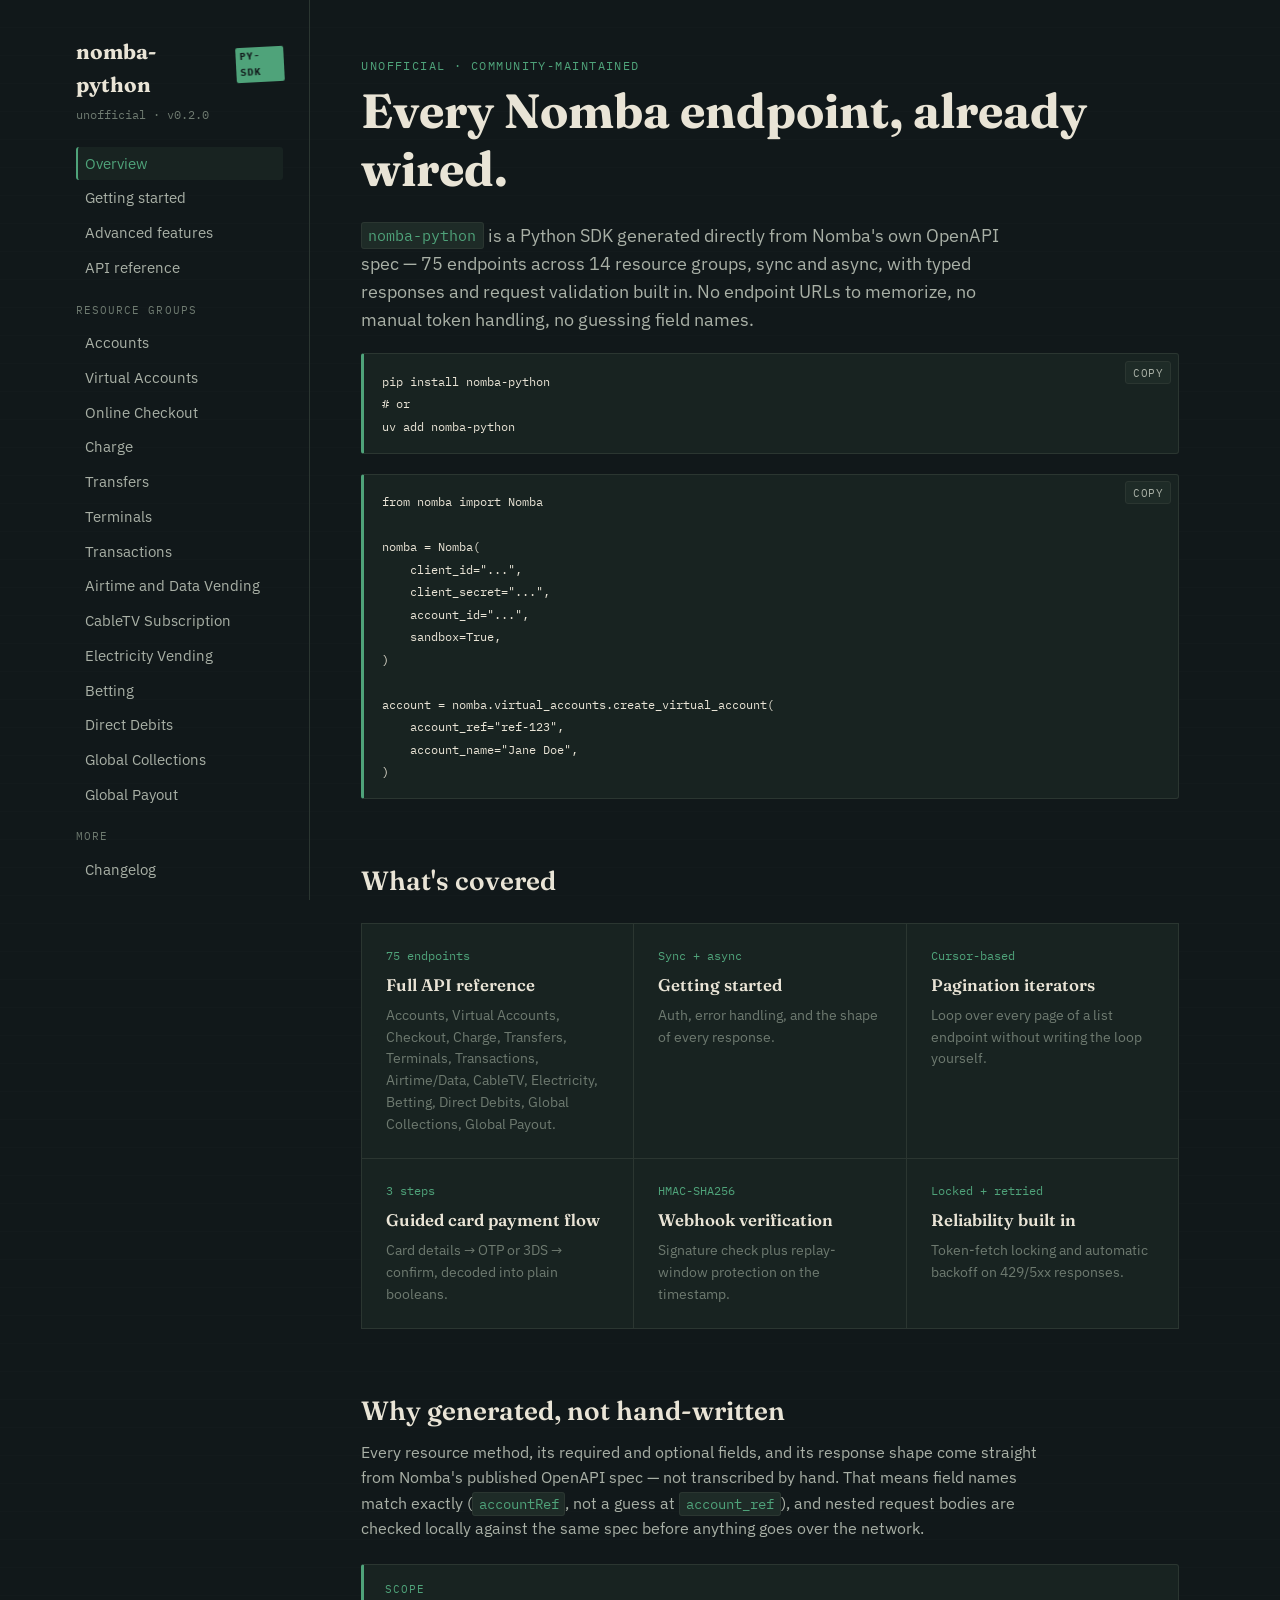
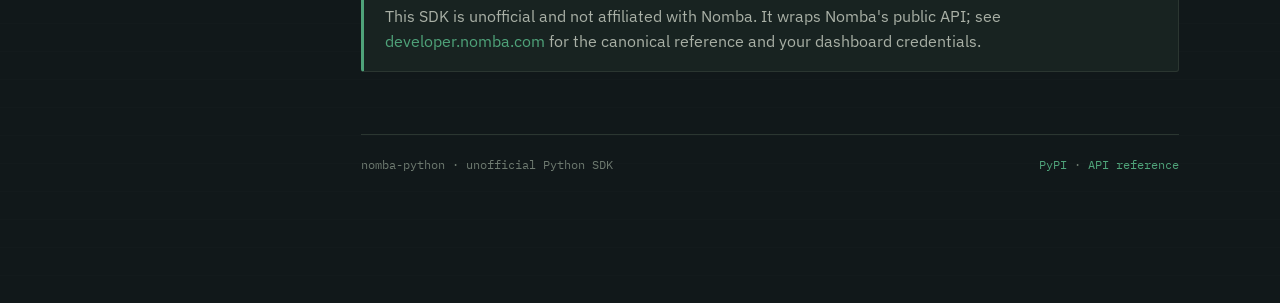
==== index.html @ 69144cc5 "Update to v0.2.0 - add Betting, Direct Debits, Global Collections, Global Payout resources" ====
<!doctype html>
<html lang="en">
<head>
<meta charset="utf-8">
<meta name="viewport" content="width=device-width, initial-scale=1">
<title>nomba-python — unofficial Python SDK for the Nomba API</title>
<meta name="description" content="A generated, typed Python SDK covering all 64 endpoints of the Nomba payments API, with pagination, a guided card-payment flow, webhook verification, and local request validation.">
<link rel="stylesheet" href="assets/style.css">
</head>
<body>
<button class="nav-toggle" aria-label="Toggle navigation" aria-controls="sidebar">Menu</button>
<div class="shell">

  <aside class="sidebar" id="sidebar">
    <div class="brand">nomba-python <span class="stamp">PY-SDK</span></div>
    <div class="brand-sub">unofficial · v0.2.0</div>
    <nav class="toc">
      <a href="index.html">Overview</a>
      <a href="getting-started.html">Getting started</a>
      <a href="features.html">Advanced features</a>
      <a href="resources.html">API reference</a>
      <div class="group-label">Resource groups</div>
      <a href="resources.html#accounts">Accounts</a>
      <a href="resources.html#virtual_accounts">Virtual Accounts</a>
      <a href="resources.html#checkout">Online Checkout</a>
      <a href="resources.html#charge">Charge</a>
      <a href="resources.html#transfers">Transfers</a>
      <a href="resources.html#terminals">Terminals</a>
      <a href="resources.html#transactions">Transactions</a>
      <a href="resources.html#airtime_data">Airtime and Data Vending</a>
      <a href="resources.html#cabletv">CableTV Subscription</a>
      <a href="resources.html#electricity">Electricity Vending</a>
      <a href="resources.html#betting">Betting</a>
      <a href="resources.html#direct_debits">Direct Debits</a>
      <a href="resources.html#global_collections">Global Collections</a>
      <a href="resources.html#global_payout">Global Payout</a>
      <div class="group-label">More</div>
      <a href="changelog.html">Changelog</a>
    </nav>
  </aside>

  <main>
    <span class="eyebrow">Unofficial &middot; community-maintained</span>
    <h1>Every Nomba endpoint, already wired.</h1>
    <p style="font-size: 1.1rem; max-width: 60ch;">
      <code>nomba-python</code> is a Python SDK generated directly from Nomba's own
      OpenAPI spec — 75 endpoints across 14 resource groups, sync and async,
      with typed responses and request validation built in. No endpoint URLs
      to memorize, no manual token handling, no guessing field names.
    </p>

    <pre><code>pip install nomba-python
# or
uv add nomba-python</code></pre>

    <pre><code>from nomba import Nomba

nomba = Nomba(
    client_id="...",
    client_secret="...",
    account_id="...",
    sandbox=True,
)

account = nomba.virtual_accounts.create_virtual_account(
    account_ref="ref-123",
    account_name="Jane Doe",
)</code></pre>

    <h2>What's covered</h2>
    <div class="grid">
      <a href="resources.html">
        <span class="num">75 endpoints</span>
        <span class="title">Full API reference</span>
        <span class="desc">Accounts, Virtual Accounts, Checkout, Charge, Transfers, Terminals, Transactions, Airtime/Data, CableTV, Electricity, Betting, Direct Debits, Global Collections, Global Payout.</span>
      </a>
      <a href="getting-started.html">
        <span class="num">Sync + async</span>
        <span class="title">Getting started</span>
        <span class="desc">Auth, error handling, and the shape of every response.</span>
      </a>
      <a href="features.html#pagination">
        <span class="num">Cursor-based</span>
        <span class="title">Pagination iterators</span>
        <span class="desc">Loop over every page of a list endpoint without writing the loop yourself.</span>
      </a>
      <a href="features.html#card-payment">
        <span class="num">3 steps</span>
        <span class="title">Guided card payment flow</span>
        <span class="desc">Card details → OTP or 3DS → confirm, decoded into plain booleans.</span>
      </a>
      <a href="features.html#webhooks">
        <span class="num">HMAC-SHA256</span>
        <span class="title">Webhook verification</span>
        <span class="desc">Signature check plus replay-window protection on the timestamp.</span>
      </a>
      <a href="features.html#reliability">
        <span class="num">Locked + retried</span>
        <span class="title">Reliability built in</span>
        <span class="desc">Token-fetch locking and automatic backoff on 429/5xx responses.</span>
      </a>
    </div>

    <h2>Why generated, not hand-written</h2>
    <p>
      Every resource method, its required and optional fields, and its
      response shape come straight from Nomba's published OpenAPI spec — not
      transcribed by hand. That means field names match exactly
      (<code>accountRef</code>, not a guess at <code>account_ref</code>),
      and nested request bodies are checked locally against the same spec
      before anything goes over the network.
    </p>

    <div class="callout accent">
      <span class="label">Scope</span>
      <p>
        This SDK is unofficial and not affiliated with Nomba. It wraps
        Nomba's public API; see
        <a href="https://developer.nomba.com">developer.nomba.com</a>
        for the canonical reference and your dashboard credentials.
      </p>
    </div>

    <div class="page-foot">
      <span>nomba-python · unofficial Python SDK</span>
      <span><a href="https://pypi.org/project/nomba-python/">PyPI</a> · <a href="resources.html">API reference</a></span>
    </div>
  </main>
</div>
<script src="assets/app.js"></script>
</body>
</html>
---- assets/style.css ----
/* ============================================================
   nomba SDK docs — "passbook" design system
   A deep forest-ink ledger, lit like a desk lamp on old paper.
   ============================================================ */

@import url('https://fonts.googleapis.com/css2?family=Fraunces:opsz,wght@9..144,400;9..144,500;9..144,600;9..144,700&family=IBM+Plex+Sans:wght@400;500;600&family=IBM+Plex+Mono:wght@400;500;600&display=swap');

:root {
  --bg:        #11181A;
  --surface:   #182321;
  --surface-2: #1E2B27;
  --ink:       #E9E4D6;
  --ink-dim:   #A9B0A6;
  --ink-faint: #6E7A70;
  --hairline:  #2B3631;
  --accent:    #4FA37A;     /* naira green */
  --accent-dim:#3A7A5C;
  --amber:     #D98E4A;     /* stamp amber */
  --red:       #C1583F;     /* void-stamp red, used sparingly */
  --get:       #4FA37A;
  --post:      #D98E4A;
  --put:       #6E9BD9;
  --delete:    #C1583F;

  --font-display: 'Fraunces', Georgia, serif;
  --font-body: 'IBM Plex Sans', -apple-system, sans-serif;
  --font-mono: 'IBM Plex Mono', ui-monospace, monospace;

  --max-width: 1180px;
  --radius: 3px;
}

* { box-sizing: border-box; }

html { scroll-behavior: smooth; }

body {
  margin: 0;
  background: var(--bg);
  background-image:
    repeating-linear-gradient(transparent, transparent 27px, rgba(233,228,214,0.018) 28px);
  color: var(--ink);
  font-family: var(--font-body);
  font-size: 16px;
  line-height: 1.6;
  -webkit-font-smoothing: antialiased;
}

a { color: var(--accent); text-decoration: none; }
a:hover { text-decoration: underline; }
a:focus-visible, button:focus-visible, summary:focus-visible {
  outline: 2px solid var(--accent);
  outline-offset: 2px;
}

h1, h2, h3, h4 {
  font-family: var(--font-display);
  font-weight: 600;
  color: var(--ink);
  line-height: 1.2;
  margin: 0 0 .5em;
}
h1 { font-size: clamp(2rem, 4vw, 3rem); font-weight: 700; }
h2 { font-size: 1.65rem; margin-top: 2.5em; }
h3 { font-size: 1.2rem; margin-top: 2em; }

p { margin: 0 0 1.1em; color: var(--ink-dim); max-width: 68ch; }
p code, li code { color: var(--accent); }

.eyebrow {
  font-family: var(--font-mono);
  font-size: .75rem;
  letter-spacing: .12em;
  text-transform: uppercase;
  color: var(--accent);
  display: block;
  margin-bottom: .6em;
}

code, pre, kbd {
  font-family: var(--font-mono);
  font-size: .88em;
}

code {
  background: var(--surface-2);
  padding: .15em .4em;
  border-radius: var(--radius);
  border: 1px solid var(--hairline);
}

pre {
  background: var(--surface);
  border: 1px solid var(--hairline);
  border-left: 3px solid var(--accent);
  border-radius: var(--radius);
  padding: 1.1em 1.3em;
  overflow-x: auto;
  margin: 0 0 1.4em;
  position: relative;
}
pre code {
  background: none;
  border: none;
  padding: 0;
  color: var(--ink);
}

.copy-btn {
  position: absolute;
  top: .6em;
  right: .6em;
  font-family: var(--font-mono);
  font-size: .7rem;
  letter-spacing: .05em;
  text-transform: uppercase;
  background: var(--surface-2);
  color: var(--ink-dim);
  border: 1px solid var(--hairline);
  border-radius: var(--radius);
  padding: .3em .6em;
  cursor: pointer;
}
.copy-btn:hover { color: var(--accent); border-color: var(--accent-dim); }

/* ---- layout shell ---- */

.shell {
  display: grid;
  grid-template-columns: 260px 1fr;
  max-width: var(--max-width);
  margin: 0 auto;
}

.sidebar {
  border-right: 1px solid var(--hairline);
  padding: 2.2em 1.6em 4em;
  position: sticky;
  top: 0;
  align-self: start;
  height: 100vh;
  overflow-y: auto;
}

.brand {
  font-family: var(--font-display);
  font-weight: 700;
  font-size: 1.3rem;
  color: var(--ink);
  display: flex;
  align-items: baseline;
  gap: .4em;
  margin-bottom: .2em;
}
.brand .stamp {
  font-family: var(--font-mono);
  font-size: .62rem;
  letter-spacing: .08em;
  color: var(--bg);
  background: var(--accent);
  padding: .15em .4em;
  border-radius: 2px;
  transform: rotate(-3deg);
}
.brand-sub {
  font-family: var(--font-mono);
  font-size: .72rem;
  color: var(--ink-faint);
  margin-bottom: 2em;
}

nav.toc { display: flex; flex-direction: column; gap: .15em; }
nav.toc .group-label {
  font-family: var(--font-mono);
  font-size: .68rem;
  letter-spacing: .1em;
  text-transform: uppercase;
  color: var(--ink-faint);
  margin: 1.4em 0 .5em;
}
nav.toc .group-label:first-child { margin-top: 0; }
nav.toc a {
  color: var(--ink-dim);
  font-size: .92rem;
  padding: .3em .5em;
  border-radius: var(--radius);
  border-left: 2px solid transparent;
}
nav.toc a:hover { color: var(--ink); text-decoration: none; background: var(--surface); }
nav.toc a.active {
  color: var(--accent);
  border-left-color: var(--accent);
  background: var(--surface);
}

main {
  padding: 3.5em 3.2em 8em;
  min-width: 0;
}

.page-foot {
  margin-top: 5em;
  padding-top: 1.6em;
  border-top: 1px solid var(--hairline);
  font-family: var(--font-mono);
  font-size: .78rem;
  color: var(--ink-faint);
  display: flex;
  justify-content: space-between;
  flex-wrap: wrap;
  gap: 1em;
}

/* ---- ledger rows (endpoint listings) ---- */

.ledger {
  border-top: 1px solid var(--hairline);
  margin: 1.2em 0 2.2em;
}
.ledger-row {
  display: grid;
  grid-template-columns: 64px 1fr auto;
  gap: 1em;
  align-items: baseline;
  padding: .65em 0;
  border-bottom: 1px solid var(--hairline);
  font-family: var(--font-mono);
  font-size: .85rem;
}
.ledger-row .method {
  font-weight: 600;
  font-size: .7rem;
  letter-spacing: .04em;
  padding: .2em .45em;
  border-radius: 2px;
  text-align: center;
  align-self: start;
}
.method.get    { color: var(--get);    background: rgba(79,163,122,.12); }
.method.post   { color: var(--post);   background: rgba(217,142,74,.12); }
.method.put    { color: var(--put);    background: rgba(110,155,217,.12); }
.method.delete { color: var(--delete); background: rgba(193,88,63,.12); }

.ledger-row .path { color: var(--ink); word-break: break-all; }
.ledger-row .summary {
  color: var(--ink-faint);
  font-family: var(--font-body);
  font-size: .85rem;
}
.ledger-row .fn {
  display: block;
  color: var(--accent-dim);
  font-size: .76rem;
  margin-top: .15em;
}

/* ---- callouts ---- */

.callout {
  border: 1px solid var(--hairline);
  border-left: 3px solid var(--amber);
  background: var(--surface);
  border-radius: var(--radius);
  padding: 1em 1.3em;
  margin: 1.4em 0;
}
.callout p:last-child { margin-bottom: 0; }
.callout .label {
  font-family: var(--font-mono);
  font-size: .7rem;
  letter-spacing: .08em;
  text-transform: uppercase;
  color: var(--amber);
  display: block;
  margin-bottom: .4em;
}
.callout.accent { border-left-color: var(--accent); }
.callout.accent .label { color: var(--accent); }

/* ---- table of contents grid (index page feature cards) ---- */

.grid {
  display: grid;
  grid-template-columns: repeat(auto-fit, minmax(230px, 1fr));
  gap: 1px;
  background: var(--hairline);
  border: 1px solid var(--hairline);
  margin: 1.6em 0 2.4em;
}
.grid > a {
  background: var(--surface);
  padding: 1.4em 1.5em;
  color: var(--ink);
  text-decoration: none;
  display: flex;
  flex-direction: column;
  gap: .4em;
}
.grid > a:hover { background: var(--surface-2); }
.grid > a .num {
  font-family: var(--font-mono);
  font-size: .75rem;
  color: var(--accent);
}
.grid > a .title { font-family: var(--font-display); font-weight: 600; font-size: 1.05rem; }
.grid > a .desc { font-size: .85rem; color: var(--ink-faint); }

/* ---- mobile nav toggle ---- */

.nav-toggle {
  display: none;
  position: fixed;
  top: 1em;
  right: 1em;
  z-index: 20;
  background: var(--surface-2);
  border: 1px solid var(--hairline);
  color: var(--ink);
  font-family: var(--font-mono);
  font-size: .8rem;
  padding: .5em .8em;
  border-radius: var(--radius);
}

@media (max-width: 880px) {
  .shell { display: block; }
  .sidebar {
    position: fixed;
    inset: 0 0 0 auto;
    width: 80%;
    max-width: 320px;
    z-index: 15;
    background: var(--bg);
    transform: translateX(100%);
    transition: transform .2s ease;
    height: 100vh;
  }
  .sidebar.open { transform: translateX(0); }
  .nav-toggle { display: block; }
  main { padding: 5em 1.4em 6em; }
  .ledger-row { grid-template-columns: 56px 1fr; }
  .ledger-row .summary { grid-column: 1 / -1; }
}

@media (prefers-reduced-motion: reduce) {
  html { scroll-behavior: auto; }
  .sidebar { transition: none; }
}
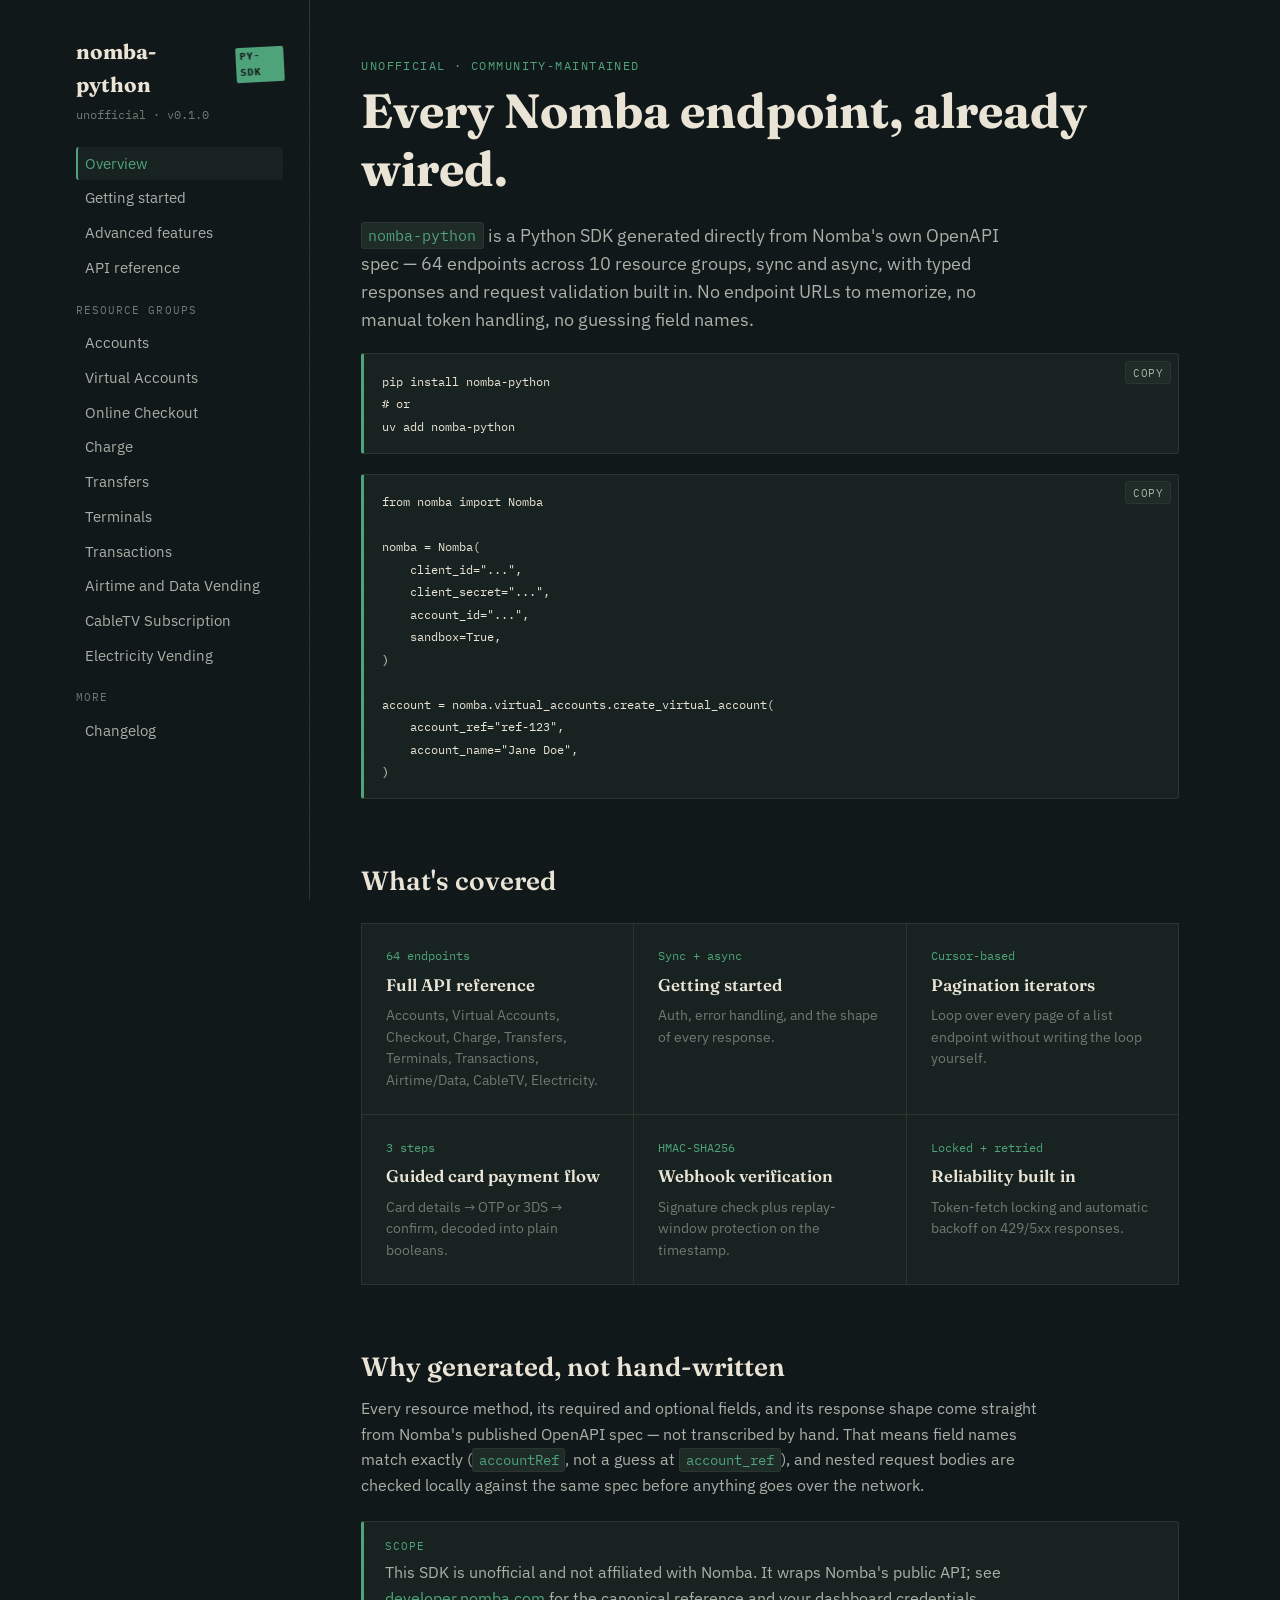
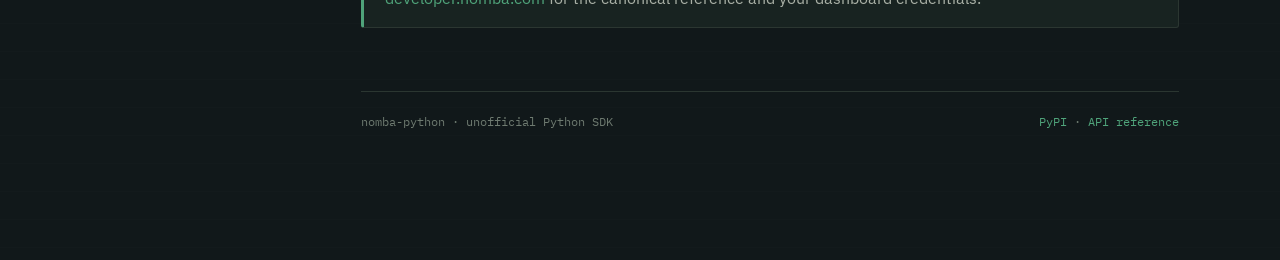
==== commit 01011e80: "changed naming from nomba to nomba-python" ====
--- a/index.html
+++ b/index.html
@@ -13,7 +13,7 @@
 
   <aside class="sidebar" id="sidebar">
     <div class="brand">nomba-python <span class="stamp">PY-SDK</span></div>
-    <div class="brand-sub">unofficial · v0.2.0</div>
+    <div class="brand-sub">unofficial · v0.1.0</div>
     <nav class="toc">
       <a href="index.html">Overview</a>
       <a href="getting-started.html">Getting started</a>
@@ -30,10 +30,6 @@
       <a href="resources.html#airtime_data">Airtime and Data Vending</a>
       <a href="resources.html#cabletv">CableTV Subscription</a>
       <a href="resources.html#electricity">Electricity Vending</a>
-      <a href="resources.html#betting">Betting</a>
-      <a href="resources.html#direct_debits">Direct Debits</a>
-      <a href="resources.html#global_collections">Global Collections</a>
-      <a href="resources.html#global_payout">Global Payout</a>
       <div class="group-label">More</div>
       <a href="changelog.html">Changelog</a>
     </nav>
@@ -44,7 +40,7 @@
     <h1>Every Nomba endpoint, already wired.</h1>
     <p style="font-size: 1.1rem; max-width: 60ch;">
       <code>nomba-python</code> is a Python SDK generated directly from Nomba's own
-      OpenAPI spec — 75 endpoints across 14 resource groups, sync and async,
+      OpenAPI spec — 64 endpoints across 10 resource groups, sync and async,
       with typed responses and request validation built in. No endpoint URLs
       to memorize, no manual token handling, no guessing field names.
     </p>
@@ -70,9 +66,9 @@
     <h2>What's covered</h2>
     <div class="grid">
       <a href="resources.html">
-        <span class="num">75 endpoints</span>
+        <span class="num">64 endpoints</span>
         <span class="title">Full API reference</span>
-        <span class="desc">Accounts, Virtual Accounts, Checkout, Charge, Transfers, Terminals, Transactions, Airtime/Data, CableTV, Electricity, Betting, Direct Debits, Global Collections, Global Payout.</span>
+        <span class="desc">Accounts, Virtual Accounts, Checkout, Charge, Transfers, Terminals, Transactions, Airtime/Data, CableTV, Electricity.</span>
       </a>
       <a href="getting-started.html">
         <span class="num">Sync + async</span>
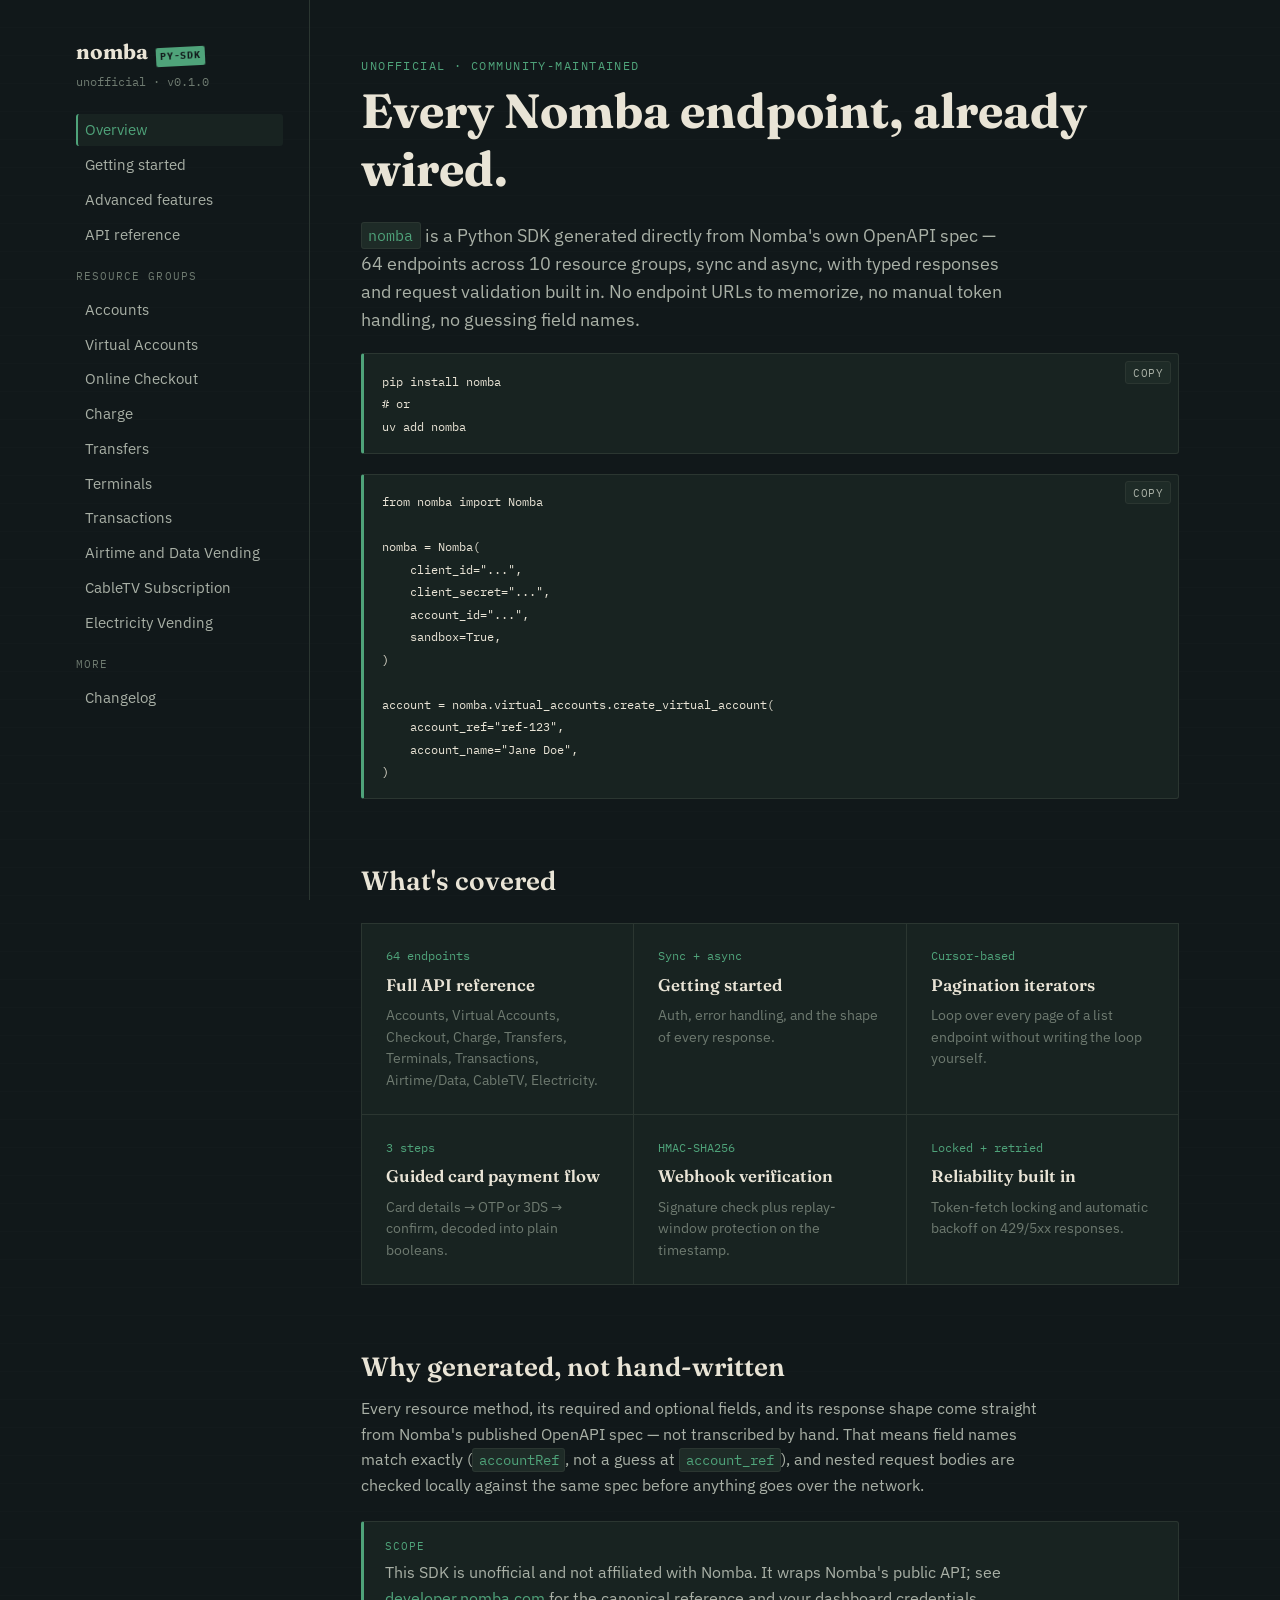
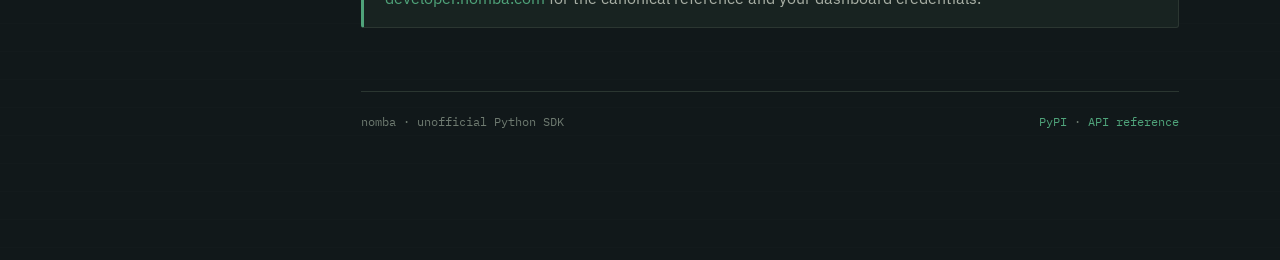
==== commit cac34edf: "Initial commit: Nomba documentation site" ====
--- a/index.html
+++ b/index.html
@@ -3,7 +3,7 @@
 <head>
 <meta charset="utf-8">
 <meta name="viewport" content="width=device-width, initial-scale=1">
-<title>nomba-python — unofficial Python SDK for the Nomba API</title>
+<title>nomba — unofficial Python SDK for the Nomba API</title>
 <meta name="description" content="A generated, typed Python SDK covering all 64 endpoints of the Nomba payments API, with pagination, a guided card-payment flow, webhook verification, and local request validation.">
 <link rel="stylesheet" href="assets/style.css">
 </head>
@@ -12,7 +12,7 @@
 <div class="shell">
 
   <aside class="sidebar" id="sidebar">
-    <div class="brand">nomba-python <span class="stamp">PY-SDK</span></div>
+    <div class="brand">nomba <span class="stamp">PY-SDK</span></div>
     <div class="brand-sub">unofficial · v0.1.0</div>
     <nav class="toc">
       <a href="index.html">Overview</a>
@@ -39,15 +39,15 @@
     <span class="eyebrow">Unofficial &middot; community-maintained</span>
     <h1>Every Nomba endpoint, already wired.</h1>
     <p style="font-size: 1.1rem; max-width: 60ch;">
-      <code>nomba-python</code> is a Python SDK generated directly from Nomba's own
+      <code>nomba</code> is a Python SDK generated directly from Nomba's own
       OpenAPI spec — 64 endpoints across 10 resource groups, sync and async,
       with typed responses and request validation built in. No endpoint URLs
       to memorize, no manual token handling, no guessing field names.
     </p>
 
-    <pre><code>pip install nomba-python
+    <pre><code>pip install nomba
 # or
-uv add nomba-python</code></pre>
+uv add nomba</code></pre>
 
     <pre><code>from nomba import Nomba
 
@@ -118,8 +118,8 @@
     </div>
 
     <div class="page-foot">
-      <span>nomba-python · unofficial Python SDK</span>
-      <span><a href="https://pypi.org/project/nomba-python/">PyPI</a> · <a href="resources.html">API reference</a></span>
+      <span>nomba · unofficial Python SDK</span>
+      <span><a href="https://pypi.org/project/nomba/">PyPI</a> · <a href="resources.html">API reference</a></span>
     </div>
   </main>
 </div>
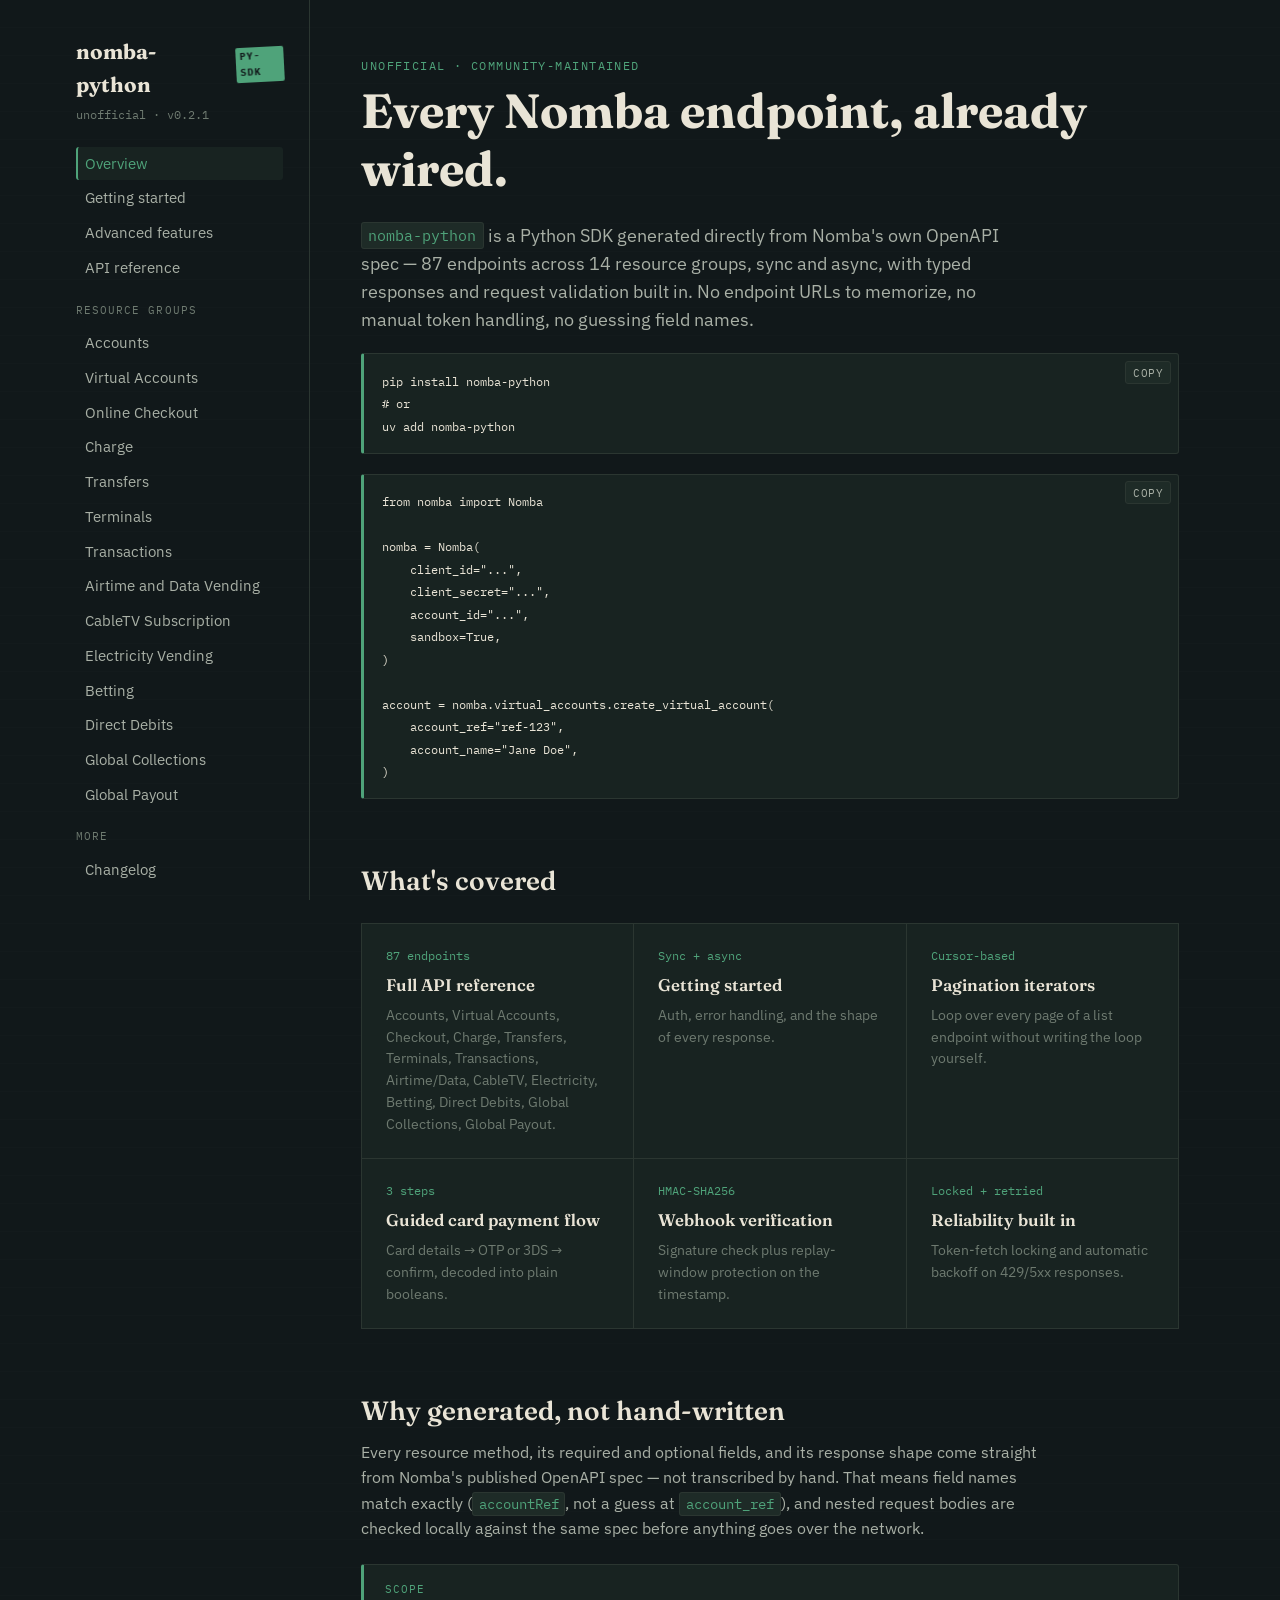
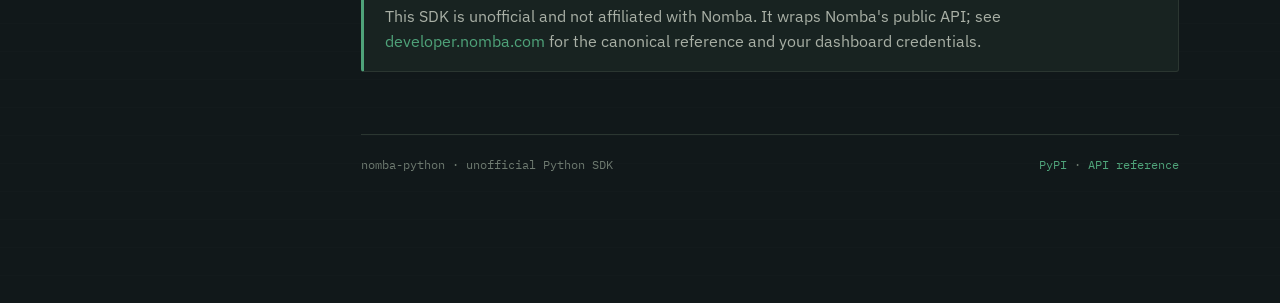
==== commit 2ebf2d54: "Update to v0.2.1 - add sandbox SSL warning, token refresh timing, and cleanup" ====
--- a/index.html
+++ b/index.html
@@ -3,8 +3,8 @@
 <head>
 <meta charset="utf-8">
 <meta name="viewport" content="width=device-width, initial-scale=1">
-<title>nomba — unofficial Python SDK for the Nomba API</title>
-<meta name="description" content="A generated, typed Python SDK covering all 64 endpoints of the Nomba payments API, with pagination, a guided card-payment flow, webhook verification, and local request validation.">
+<title>nomba-python — unofficial Python SDK for the Nomba API</title>
+<meta name="description" content="A generated, typed Python SDK covering all 87 endpoints of the Nomba payments API, with pagination, a guided card-payment flow, webhook verification, and local request validation.">
 <link rel="stylesheet" href="assets/style.css">
 </head>
 <body>
@@ -12,8 +12,8 @@
 <div class="shell">
 
   <aside class="sidebar" id="sidebar">
-    <div class="brand">nomba <span class="stamp">PY-SDK</span></div>
-    <div class="brand-sub">unofficial · v0.1.0</div>
+    <div class="brand">nomba-python <span class="stamp">PY-SDK</span></div>
+    <div class="brand-sub">unofficial · v0.2.1</div>
     <nav class="toc">
       <a href="index.html">Overview</a>
       <a href="getting-started.html">Getting started</a>
@@ -30,6 +30,10 @@
       <a href="resources.html#airtime_data">Airtime and Data Vending</a>
       <a href="resources.html#cabletv">CableTV Subscription</a>
       <a href="resources.html#electricity">Electricity Vending</a>
+      <a href="resources.html#betting">Betting</a>
+      <a href="resources.html#direct_debits">Direct Debits</a>
+      <a href="resources.html#global_collections">Global Collections</a>
+      <a href="resources.html#global_payout">Global Payout</a>
       <div class="group-label">More</div>
       <a href="changelog.html">Changelog</a>
     </nav>
@@ -39,15 +43,15 @@
     <span class="eyebrow">Unofficial &middot; community-maintained</span>
     <h1>Every Nomba endpoint, already wired.</h1>
     <p style="font-size: 1.1rem; max-width: 60ch;">
-      <code>nomba</code> is a Python SDK generated directly from Nomba's own
-      OpenAPI spec — 64 endpoints across 10 resource groups, sync and async,
+      <code>nomba-python</code> is a Python SDK generated directly from Nomba's own
+      OpenAPI spec — 87 endpoints across 14 resource groups, sync and async,
       with typed responses and request validation built in. No endpoint URLs
       to memorize, no manual token handling, no guessing field names.
     </p>
 
-    <pre><code>pip install nomba
+    <pre><code>pip install nomba-python
 # or
-uv add nomba</code></pre>
+uv add nomba-python</code></pre>
 
     <pre><code>from nomba import Nomba
 
@@ -66,9 +70,9 @@
     <h2>What's covered</h2>
     <div class="grid">
       <a href="resources.html">
-        <span class="num">64 endpoints</span>
+        <span class="num">87 endpoints</span>
         <span class="title">Full API reference</span>
-        <span class="desc">Accounts, Virtual Accounts, Checkout, Charge, Transfers, Terminals, Transactions, Airtime/Data, CableTV, Electricity.</span>
+        <span class="desc">Accounts, Virtual Accounts, Checkout, Charge, Transfers, Terminals, Transactions, Airtime/Data, CableTV, Electricity, Betting, Direct Debits, Global Collections, Global Payout.</span>
       </a>
       <a href="getting-started.html">
         <span class="num">Sync + async</span>
@@ -118,8 +122,8 @@
     </div>
 
     <div class="page-foot">
-      <span>nomba · unofficial Python SDK</span>
-      <span><a href="https://pypi.org/project/nomba/">PyPI</a> · <a href="resources.html">API reference</a></span>
+      <span>nomba-python · unofficial Python SDK</span>
+      <span><a href="https://pypi.org/project/nomba-python/">PyPI</a> · <a href="resources.html">API reference</a></span>
     </div>
   </main>
 </div>
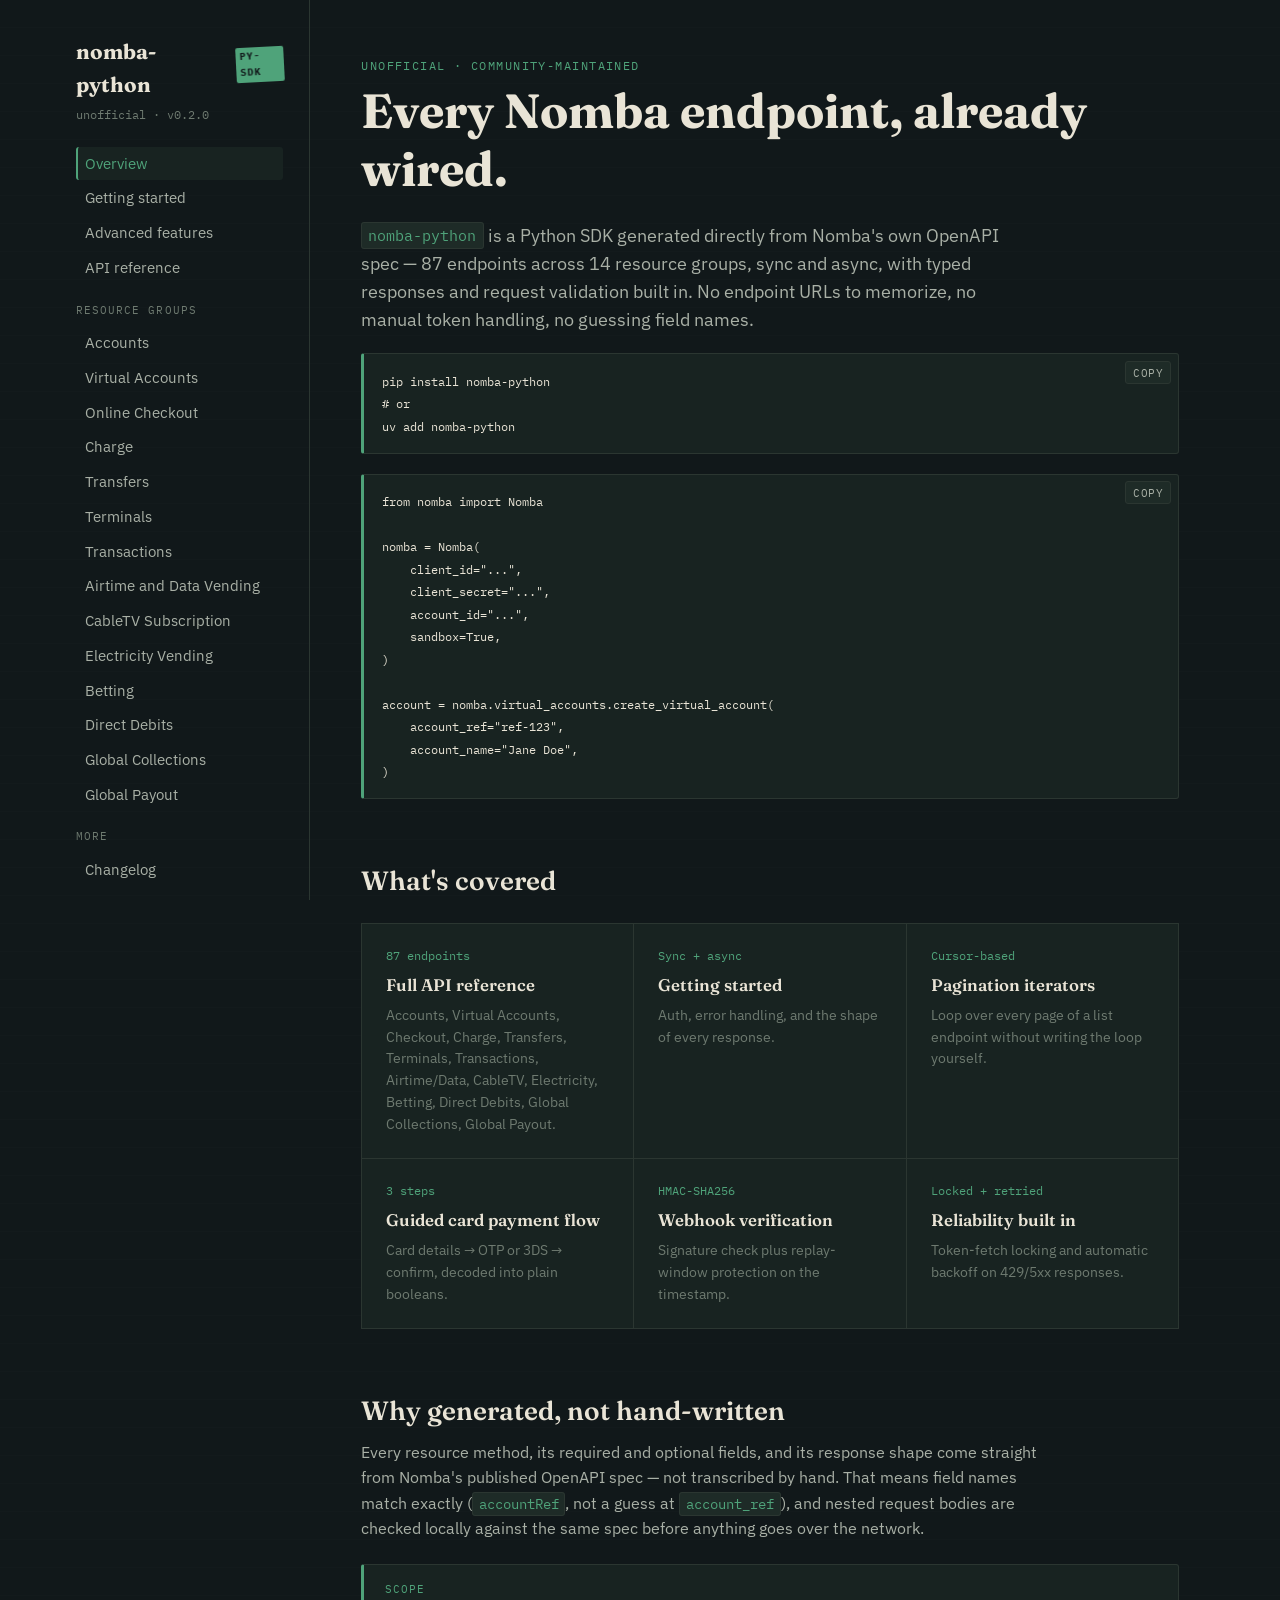
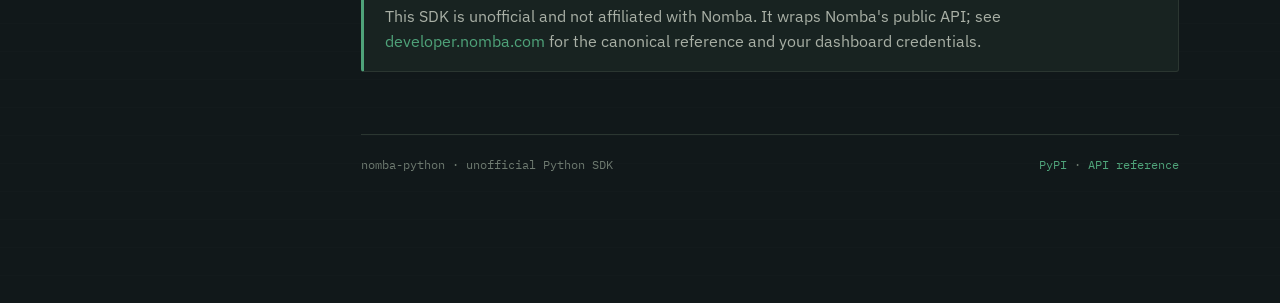
==== commit d7d581f0: "Fix typo: tokenzied -> tokenized, update meta description to 87 endpoints" ====
--- a/index.html
+++ b/index.html
@@ -13,7 +13,7 @@
 
   <aside class="sidebar" id="sidebar">
     <div class="brand">nomba-python <span class="stamp">PY-SDK</span></div>
-    <div class="brand-sub">unofficial · v0.2.1</div>
+    <div class="brand-sub">unofficial · v0.2.0</div>
     <nav class="toc">
       <a href="index.html">Overview</a>
       <a href="getting-started.html">Getting started</a>
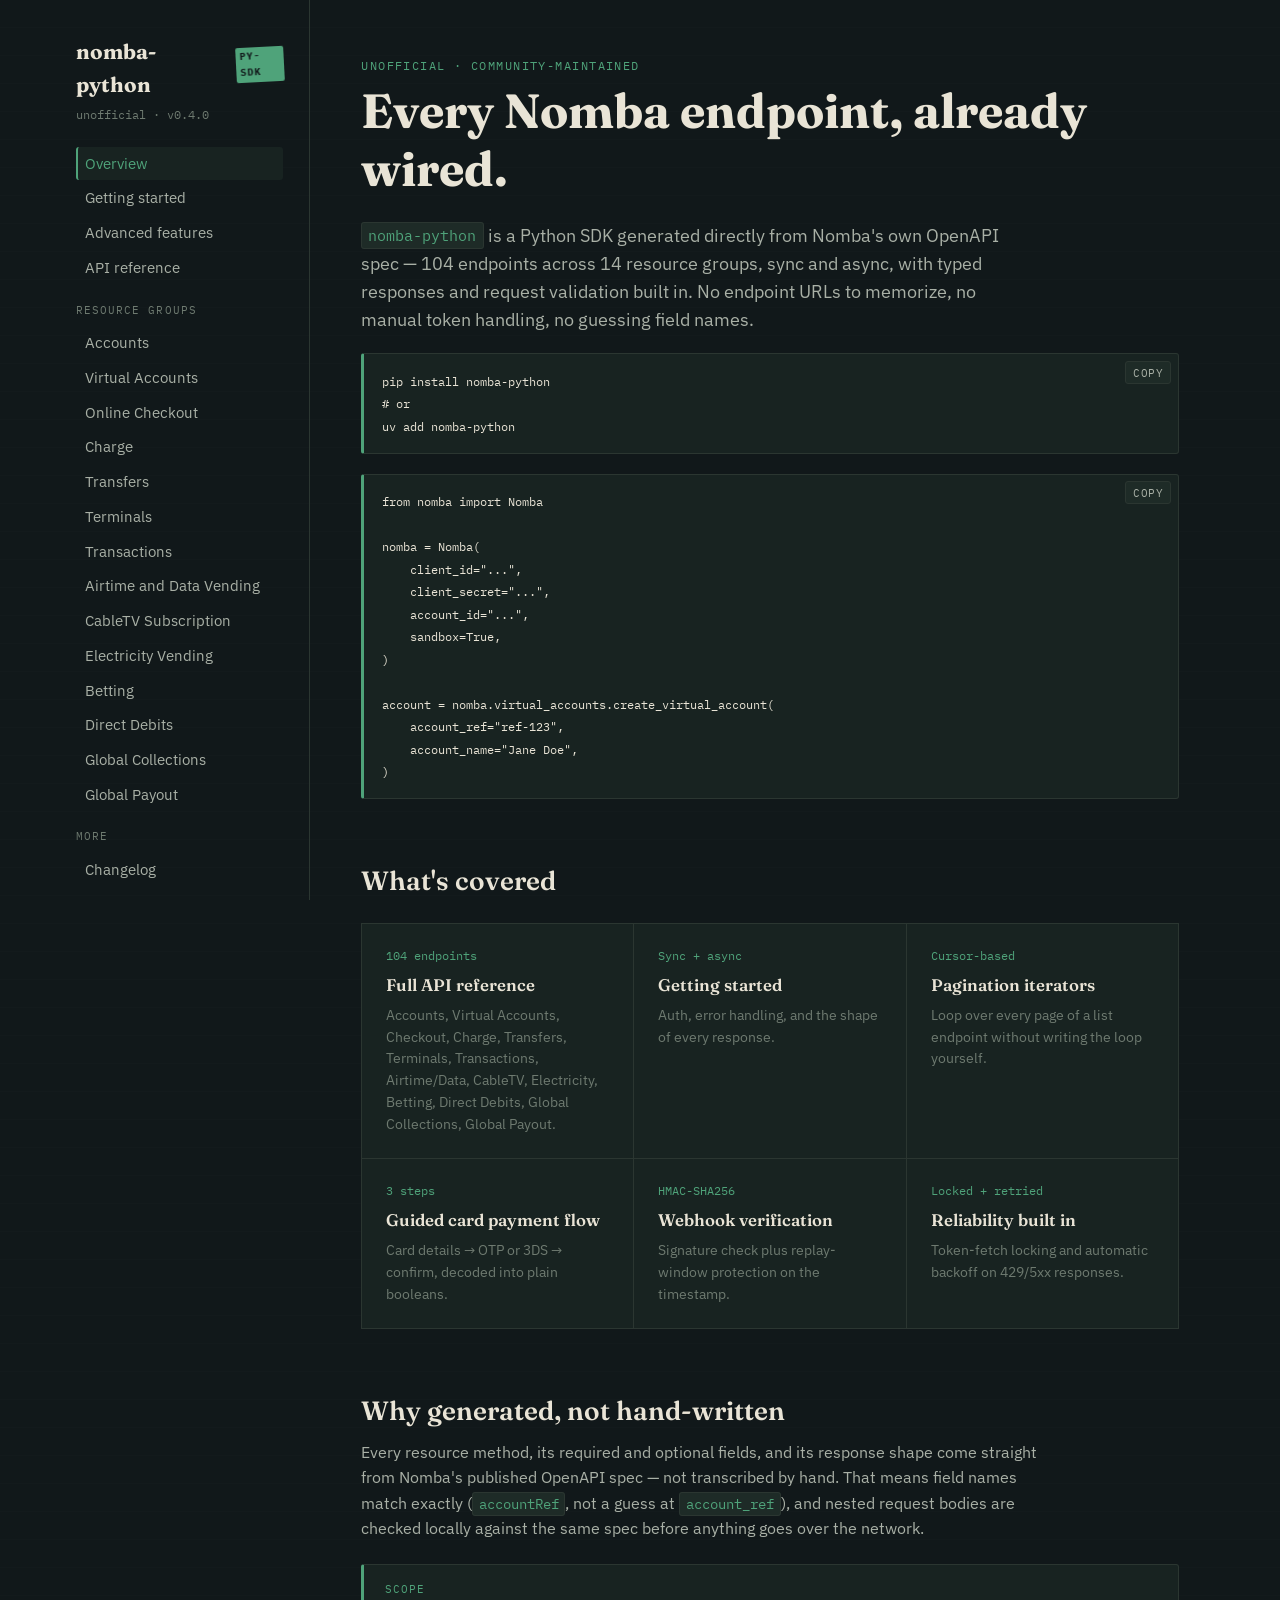
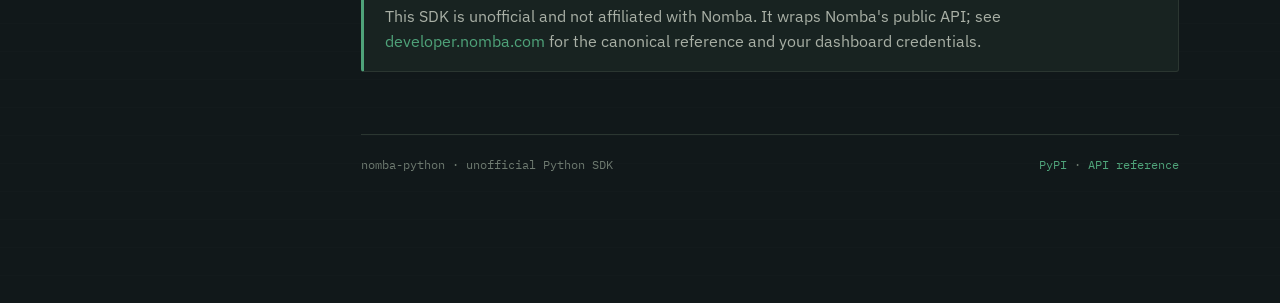
==== commit 2a58b779: "Sync docs with SDK v0.4.0: 104 endpoints, v2 bill twins - resources.html: 10 new *_v2 rows, correcte" ====
--- a/index.html
+++ b/index.html
@@ -4,7 +4,7 @@
 <meta charset="utf-8">
 <meta name="viewport" content="width=device-width, initial-scale=1">
 <title>nomba-python — unofficial Python SDK for the Nomba API</title>
-<meta name="description" content="A generated, typed Python SDK covering all 87 endpoints of the Nomba payments API, with pagination, a guided card-payment flow, webhook verification, and local request validation.">
+<meta name="description" content="A generated, typed Python SDK covering all 104 endpoints of the Nomba payments API, with pagination, a guided card-payment flow, webhook verification, and local request validation.">
 <link rel="stylesheet" href="assets/style.css">
 </head>
 <body>
@@ -13,7 +13,7 @@
 
   <aside class="sidebar" id="sidebar">
     <div class="brand">nomba-python <span class="stamp">PY-SDK</span></div>
-    <div class="brand-sub">unofficial · v0.2.0</div>
+    <div class="brand-sub">unofficial · v0.4.0</div>
     <nav class="toc">
       <a href="index.html">Overview</a>
       <a href="getting-started.html">Getting started</a>
@@ -44,7 +44,7 @@
     <h1>Every Nomba endpoint, already wired.</h1>
     <p style="font-size: 1.1rem; max-width: 60ch;">
       <code>nomba-python</code> is a Python SDK generated directly from Nomba's own
-      OpenAPI spec — 87 endpoints across 14 resource groups, sync and async,
+      OpenAPI spec — 104 endpoints across 14 resource groups, sync and async,
       with typed responses and request validation built in. No endpoint URLs
       to memorize, no manual token handling, no guessing field names.
     </p>
@@ -70,7 +70,7 @@
     <h2>What's covered</h2>
     <div class="grid">
       <a href="resources.html">
-        <span class="num">87 endpoints</span>
+        <span class="num">104 endpoints</span>
         <span class="title">Full API reference</span>
         <span class="desc">Accounts, Virtual Accounts, Checkout, Charge, Transfers, Terminals, Transactions, Airtime/Data, CableTV, Electricity, Betting, Direct Debits, Global Collections, Global Payout.</span>
       </a>
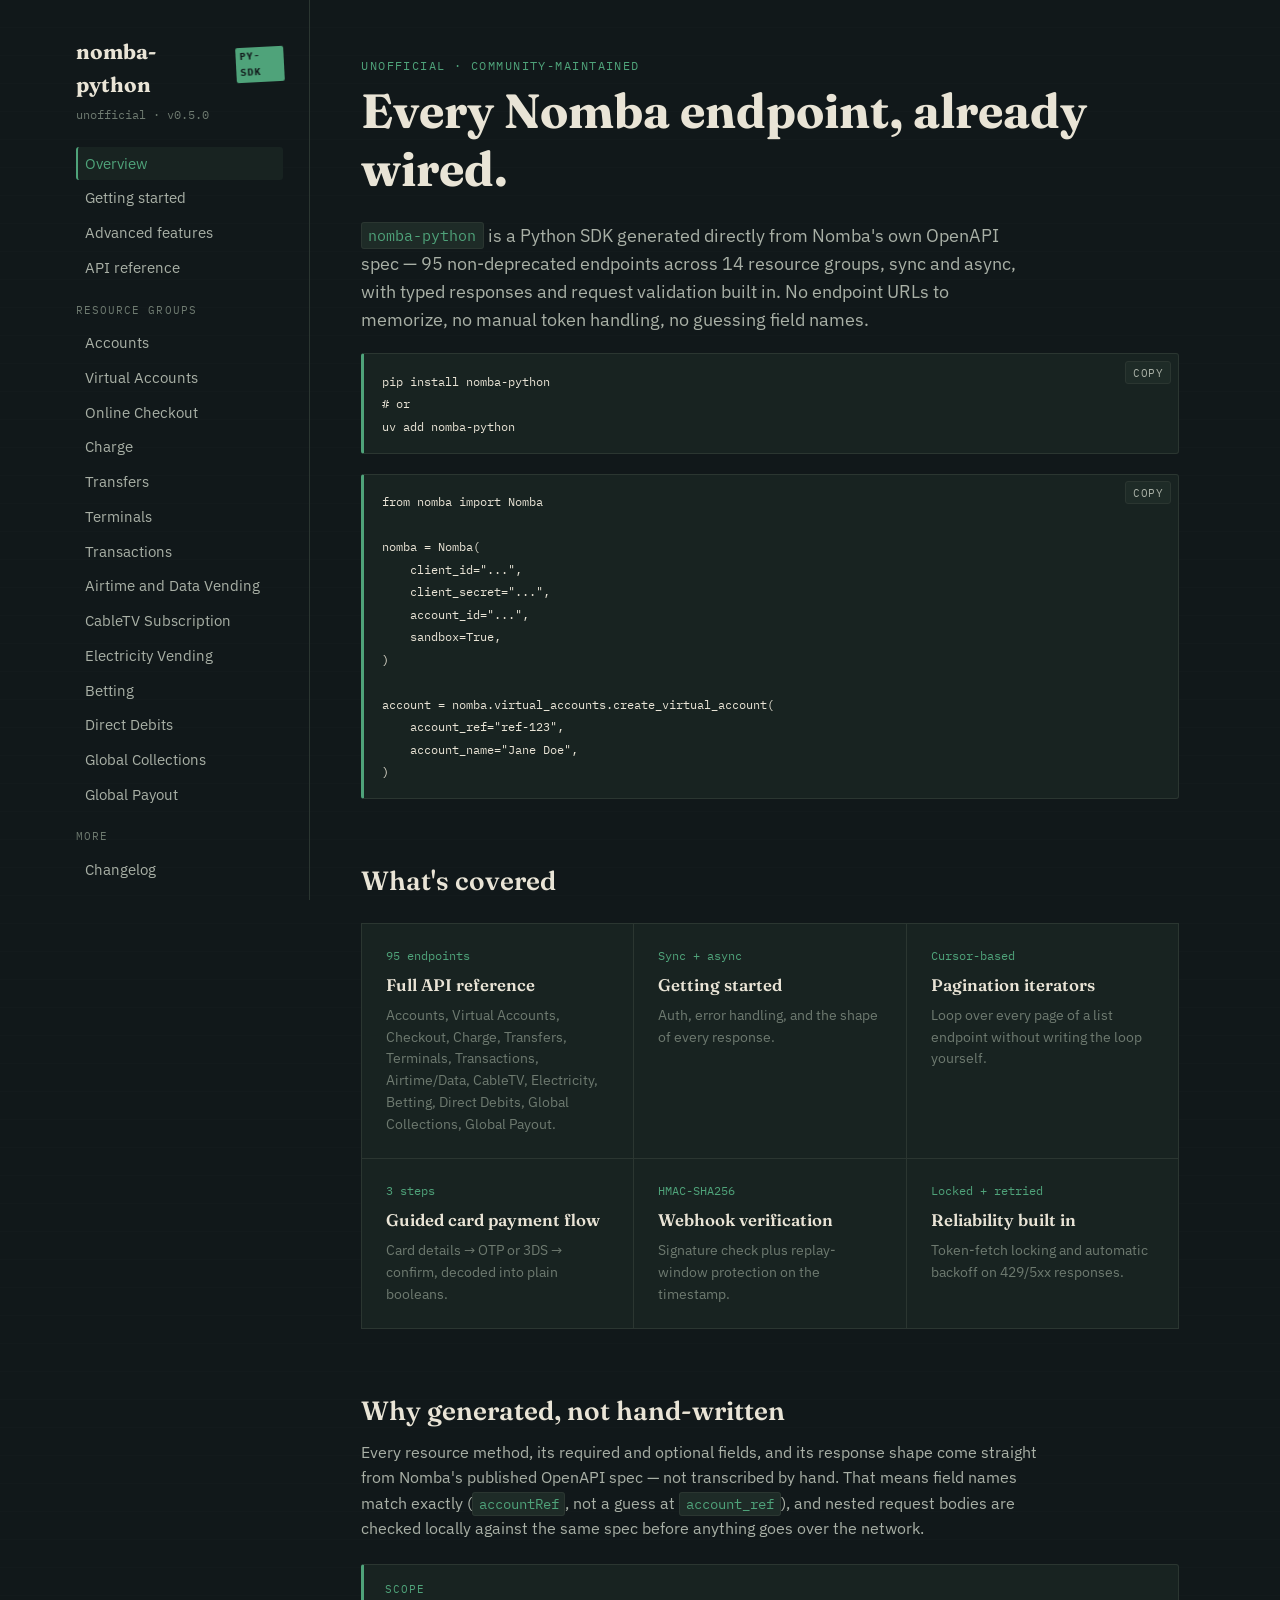
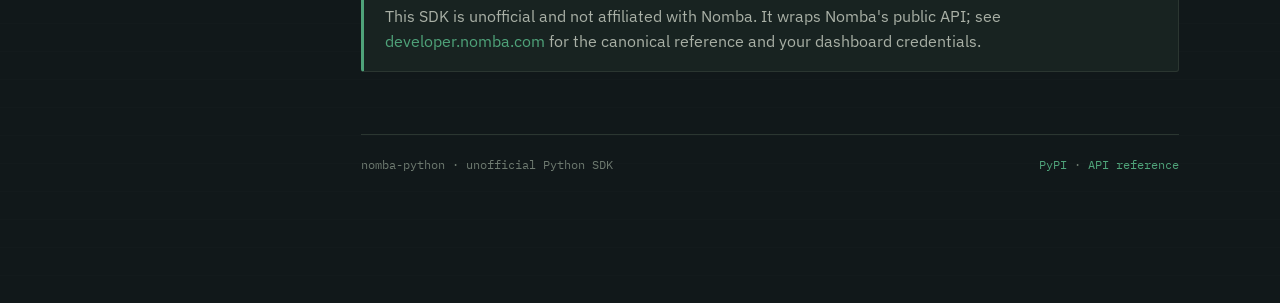
==== commit 1d280202: "Sync docs with SDK v0.5.0: v2-only bill payments, 95 endpoints, add README" ====
--- a/index.html
+++ b/index.html
@@ -4,7 +4,7 @@
 <meta charset="utf-8">
 <meta name="viewport" content="width=device-width, initial-scale=1">
 <title>nomba-python — unofficial Python SDK for the Nomba API</title>
-<meta name="description" content="A generated, typed Python SDK covering all 104 endpoints of the Nomba payments API, with pagination, a guided card-payment flow, webhook verification, and local request validation.">
+<meta name="description" content="A generated, typed Python SDK covering all 95 non-deprecated endpoints of the Nomba payments API, with pagination, a guided card-payment flow, webhook verification, and local request validation.">
 <link rel="stylesheet" href="assets/style.css">
 </head>
 <body>
@@ -13,7 +13,7 @@
 
   <aside class="sidebar" id="sidebar">
     <div class="brand">nomba-python <span class="stamp">PY-SDK</span></div>
-    <div class="brand-sub">unofficial · v0.4.0</div>
+    <div class="brand-sub">unofficial · v0.5.0</div>
     <nav class="toc">
       <a href="index.html">Overview</a>
       <a href="getting-started.html">Getting started</a>
@@ -44,7 +44,7 @@
     <h1>Every Nomba endpoint, already wired.</h1>
     <p style="font-size: 1.1rem; max-width: 60ch;">
       <code>nomba-python</code> is a Python SDK generated directly from Nomba's own
-      OpenAPI spec — 104 endpoints across 14 resource groups, sync and async,
+      OpenAPI spec — 95 non-deprecated endpoints across 14 resource groups, sync and async,
       with typed responses and request validation built in. No endpoint URLs
       to memorize, no manual token handling, no guessing field names.
     </p>
@@ -70,7 +70,7 @@
     <h2>What's covered</h2>
     <div class="grid">
       <a href="resources.html">
-        <span class="num">104 endpoints</span>
+        <span class="num">95 endpoints</span>
         <span class="title">Full API reference</span>
         <span class="desc">Accounts, Virtual Accounts, Checkout, Charge, Transfers, Terminals, Transactions, Airtime/Data, CableTV, Electricity, Betting, Direct Debits, Global Collections, Global Payout.</span>
       </a>
